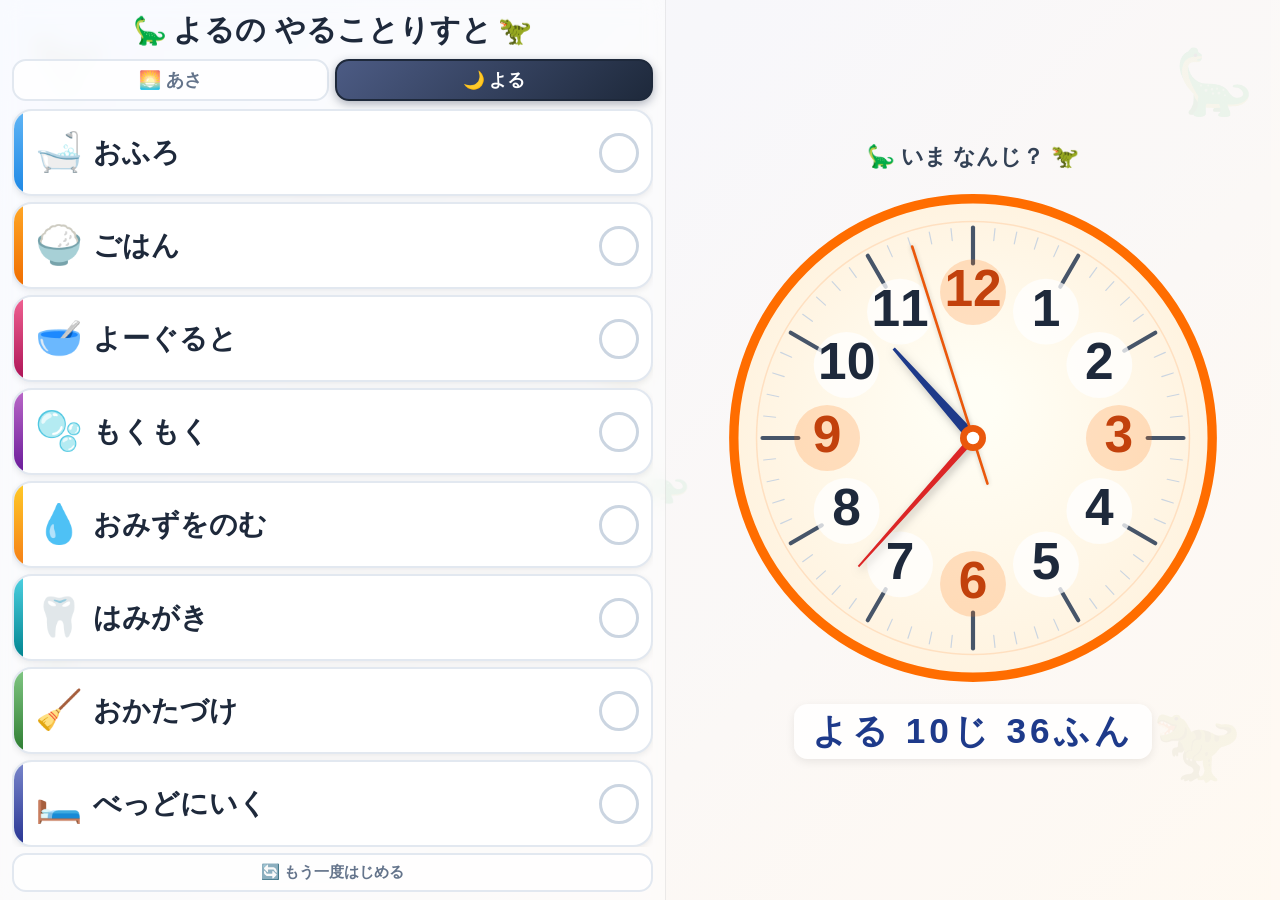
==== family/index.html @ e5933309 "公開版と家庭版を分離し、プレミアム機能を追加 - 現行アプリを family/ へ無変更で退避（家庭版・凍結） - 公開版: 一般的なデフォルトタスクに差し替え、タスクをデータ駆動化 - プレミアム（" ====
<!DOCTYPE html>
<html lang="ja">
<head>
  <meta charset="UTF-8">
  <meta name="viewport" content="width=device-width, initial-scale=1.0, user-scalable=no">
  <meta name="apple-mobile-web-app-capable" content="yes">
  <meta name="apple-mobile-web-app-status-bar-style" content="black-translucent">
  <title>🦖 やることりすと 🦕</title>
  <style>
    * { margin:0; padding:0; box-sizing:border-box; -webkit-tap-highlight-color:transparent; }

    html, body {
      height: 100%; width: 100%; overflow: hidden;
      font-family: 'Hiragino Maru Gothic Pro', 'Noto Sans JP', 'Yu Gothic', sans-serif;
      background: linear-gradient(135deg, #F0F4FF 0%, #FFF7ED 100%);
      user-select: none; -webkit-user-select: none;
    }

    /* 背景の恐竜 */
    #dinoBg { position:fixed; inset:0; pointer-events:none; z-index:0; overflow:hidden; }
    .dino { position:absolute; opacity:.08; animation:dinoFloat ease-in-out infinite; }
    @keyframes dinoFloat {
      0%,100% { transform:translateY(0) rotate(-8deg); }
      50%     { transform:translateY(-18px) rotate(8deg); }
    }

    /* ── レイアウト ── */
    .wrap { position:relative; z-index:1; display:flex; height:100vh; width:100vw; }

    /* 縦向き：上にタスク、下に時計 */
    @media (orientation:portrait) {
      .wrap  { flex-direction:column; }
      .left  { width:100% !important; height:60% !important; border-right:none !important; border-bottom:1px solid rgba(0,0,0,.07); }
      .right { width:100% !important; height:40% !important; }
    }

    /* ───── 左：タスク ───── */
    .left {
      width:52%; height:100%;
      padding:10px 12px 8px;
      display:flex; flex-direction:column;
      background:rgba(255,255,255,.55);
      backdrop-filter:blur(10px);
      border-right:1px solid rgba(0,0,0,.07);
    }

    .board-header {
      display:flex; align-items:center; justify-content:center;
      gap:6px; margin-bottom:8px; flex-shrink:0;
    }
    .board-title {
      font-size:clamp(1.1rem,2.5vw,1.9rem);
      font-weight:900; color:#1E293B;
    }

    /* あさ／よる 切り替えボタン */
    .mode-toggle { display:flex; gap:6px; margin-bottom:8px; flex-shrink:0; }
    .mode-btn {
      flex:1; padding:7px 8px; border-radius:14px;
      border:2px solid #E2E8F0; background:rgba(255,255,255,.75);
      color:#64748B; font-weight:800; font-family:inherit;
      font-size:clamp(.85rem,1.7vw,1.1rem);
      cursor:pointer; touch-action:manipulation;
      transition:all .3s;
    }
    .mode-btn.active.mode-morning {
      background:linear-gradient(135deg,#FFD54F,#FF8F00);
      border-color:#FF8F00; color:#7C2D12;
      box-shadow:0 3px 10px rgba(255,143,0,.35);
    }
    .mode-btn.active.mode-evening {
      background:linear-gradient(135deg,#4C5B84,#1E293B);
      border-color:#1E293B; color:white;
      box-shadow:0 3px 10px rgba(30,41,59,.35);
    }

    .tasks { flex:1; display:flex; flex-direction:column; gap:6px; overflow-y:auto; min-height:0; }

    /* ── タスクボタン（タップ前：白） ── */
    .task {
      flex:1; min-height:48px;
      display:flex; align-items:center;
      padding:0 12px 0 0;
      border-radius:20px;
      border:2px solid #E2E8F0;
      background:white;
      cursor:pointer; touch-action:manipulation;
      box-shadow:0 2px 6px rgba(0,0,0,.07);
      overflow:hidden; position:relative;
      transition:border-color .35s, box-shadow .35s, background .4s;
    }

    /* 左の色ストライプ */
    .stripe {
      width:9px; height:100%; flex-shrink:0;
      align-self:stretch; margin-right:12px;
      transition:background .4s;
    }
    .c-bath   .stripe { background:linear-gradient(180deg,#60B5F5,#1E88E5); }
    .c-meal   .stripe { background:linear-gradient(180deg,#FFA726,#EF6C00); }
    .c-water  .stripe { background:linear-gradient(180deg,#FFCA28,#F57F17); }
    .c-yogurt .stripe { background:linear-gradient(180deg,#F06292,#AD1457); }
    .c-moku   .stripe { background:linear-gradient(180deg,#BA68C8,#6A1B9A); }
    .c-teeth  .stripe { background:linear-gradient(180deg,#4DD0E1,#00838F); }
    .c-clean  .stripe { background:linear-gradient(180deg,#81C784,#2E7D32); }
    .c-bed    .stripe { background:linear-gradient(180deg,#7986CB,#283593); }

    /* あさVer 用ストライプ色 */
    .m-wake      .stripe { background:linear-gradient(180deg,#FFD54F,#FF8F00); }
    .m-gargle    .stripe { background:linear-gradient(180deg,#4FC3F7,#0288D1); }
    .m-meal      .stripe { background:linear-gradient(180deg,#FFA726,#EF6C00); }
    .m-clothes   .stripe { background:linear-gradient(180deg,#F06292,#AD1457); }
    .m-teeth     .stripe { background:linear-gradient(180deg,#4DD0E1,#00838F); }
    .m-bag       .stripe { background:linear-gradient(180deg,#BA68C8,#6A1B9A); }
    .m-sunscreen .stripe { background:linear-gradient(180deg,#81C784,#2E7D32); }
    .m-socks     .stripe { background:linear-gradient(180deg,#7986CB,#283593); }
    .m-go        .stripe { background:linear-gradient(180deg,#EF5350,#C62828); }

    .t-icon { font-size:clamp(1.6rem,3vw,2.5rem); margin-right:10px; flex-shrink:0; line-height:1; }

    .t-name {
      flex:1; text-align:left;
      font-size:clamp(1.1rem,2.2vw,1.75rem);
      font-weight:800; color:#1E293B;
      transition:color .35s;
    }

    /* 右の丸チェック */
    .t-circle {
      width:clamp(28px,3.5vw,40px); height:clamp(28px,3.5vw,40px);
      border-radius:50%; flex-shrink:0;
      border:3px solid #CBD5E1;
      display:flex; align-items:center; justify-content:center;
      background:transparent;
      transition:all .4s cubic-bezier(.175,.885,.32,1.275);
    }
    .t-check {
      font-size:clamp(1rem,2vw,1.5rem); line-height:1;
      color:white; font-weight:900;
      opacity:0; transform:scale(0) rotate(-90deg);
      transition:all .45s cubic-bezier(.175,.885,.32,1.275);
    }

    /* ── タスクボタン（タップ後：緑） ── */
    .task.done {
      background:linear-gradient(135deg,#22C55E,#15803D);
      border-color:#16A34A;
      box-shadow:0 5px 20px rgba(34,197,94,.38);
    }
    .task.done .stripe  { background:rgba(255,255,255,.22); }
    .task.done .t-name  { color:white; }
    .task.done .t-circle {
      background:rgba(255,255,255,.28);
      border-color:rgba(255,255,255,.55);
      transform:scale(1.12);
    }
    .task.done .t-check { opacity:1; transform:scale(1) rotate(0deg); }

    /* 完了アニメーション */
    @keyframes pop {
      0%   { transform:scale(1); }
      28%  { transform:scale(1.09) rotate(.6deg); }
      55%  { transform:scale(.96) rotate(-.4deg); }
      78%  { transform:scale(1.03); }
      100% { transform:scale(1); }
    }
    .task.popping { animation:pop .55s cubic-bezier(.175,.885,.32,1.275) both; }

    /* フッター */
    .footer { margin-top:6px; display:flex; flex-direction:column; gap:5px; flex-shrink:0; }

    .celeb {
      display:none; text-align:center; padding:8px 12px;
      background:linear-gradient(135deg,#FEF9C3,#FDE047);
      border:2.5px solid #EAB308; border-radius:16px;
      font-size:clamp(.85rem,1.7vw,1.25rem); font-weight:900; color:#92400E;
      animation:pulse .8s ease infinite alternate;
    }
    @keyframes pulse {
      from { transform:scale(1); }
      to   { transform:scale(1.02); box-shadow:0 0 16px rgba(234,179,8,.5); }
    }

    .reset-btn {
      padding:7px; border-radius:14px;
      border:2px solid #E2E8F0; background:rgba(255,255,255,.7);
      color:#64748B; font-size:clamp(.75rem,1.4vw,.95rem);
      font-weight:700; cursor:pointer; font-family:inherit;
      touch-action:manipulation;
    }
    .reset-btn:active { opacity:.7; }

    /* ───── 右：時計 ───── */
    .right {
      width:48%; height:100%;
      display:flex; flex-direction:column;
      align-items:center; justify-content:center;
      gap:6px; padding:10px;
      background:rgba(255,255,255,.25);
    }

    .clock-label {
      font-size:clamp(.85rem,1.9vw,1.4rem);
      font-weight:900; color:#334155; text-align:center; flex-shrink:0;
    }

    #clockCanvas { flex-shrink:0; display:block; }

    .digital {
      font-size:clamp(1rem,2.8vw,2.2rem);
      font-weight:900; color:#1E3A8A; letter-spacing:4px;
      background:rgba(255,255,255,.8); padding:4px 18px;
      border-radius:14px; box-shadow:0 3px 10px rgba(0,0,0,.08);
      flex-shrink:0;
    }

    /* コンフェッティ */
    @keyframes cfFall {
      0%   { opacity:1; transform:translateY(-60px) rotate(0deg); }
      80%  { opacity:1; }
      100% { opacity:0; transform:translateY(110vh) rotate(900deg); }
    }
    .cf { position:fixed; pointer-events:none; animation:cfFall linear forwards; z-index:9999; }

    /* ── ティラノサウルス演出 ── */
    #trexOverlay {
      position:fixed;inset:0;z-index:99999;
      background:rgba(0,0,0,0.88);
      display:flex;align-items:flex-end;justify-content:center;
      cursor:pointer;overflow:hidden;
    }
    #trexOverlay.shake { animation:trexShake 0.1s ease infinite; }
    @keyframes trexShake {
      0%,100%{transform:translate(0,0) rotate(0)}
      25%{transform:translate(-5px,3px) rotate(-0.3deg)}
      75%{transform:translate(5px,-3px) rotate(0.3deg)}
    }
    #trexBgGlow {
      position:absolute;inset:0;pointer-events:none;
      background:radial-gradient(ellipse at 60% 85%,rgba(255,70,0,0.3) 0%,transparent 65%);
      animation:glowPulse 0.45s ease infinite alternate;
    }
    @keyframes glowPulse { from{opacity:0.4} to{opacity:1} }
    #trexSvgWrap {
      position:relative;flex-shrink:0;
      width:min(94vw,540px);
      filter:drop-shadow(0 0 30px rgba(255,90,0,0.55));
      animation:trexRise 0.65s cubic-bezier(0.22,1,0.36,1) forwards;
    }
    @keyframes trexRise {
      from{transform:translateY(108%)} to{transform:translateY(0)}
    }
    #trexJaw {
      transform-box:fill-box;
      transform-origin:5% 30%;
      animation:jawDrop 0.45s 0.55s ease forwards, jawRoar 0.22s 1s ease infinite alternate;
    }
    @keyframes jawDrop { from{transform:rotate(0)} to{transform:rotate(20deg)} }
    @keyframes jawRoar { from{transform:rotate(18deg)} to{transform:rotate(25deg)} }
    #roarLabel {
      position:absolute;top:10%;left:50%;
      white-space:nowrap;
      font-size:clamp(2.5rem,9vw,6rem);font-weight:900;
      font-family:Impact,'Arial Black',sans-serif;letter-spacing:5px;
      color:#ff3300;
      opacity:0;
      animation:roarBoom 0.3s 0.75s cubic-bezier(0.175,0.885,0.32,1.275) forwards,
                roarFlicker 0.18s 1.05s ease infinite alternate;
      transform:translateX(-50%);
    }
    @keyframes roarBoom {
      0%{opacity:0;transform:translateX(-50%) scale(0.15)}
      100%{opacity:1;transform:translateX(-50%) scale(1)}
    }
    @keyframes roarFlicker {
      from{text-shadow:0 0 20px rgba(255,80,0,0.9),0 0 50px rgba(255,50,0,0.6)}
      to{text-shadow:0 0 45px rgba(255,110,0,1),0 0 90px rgba(255,40,0,0.9),0 0 130px rgba(255,0,0,0.4)}
    }
    .trexDust {
      position:absolute;bottom:2%;
      border-radius:50%;
      background:radial-gradient(circle,rgba(200,150,60,0.6),rgba(160,110,40,0.2));
      pointer-events:none;
      animation:dustPuff 1.4s ease-out forwards;
    }
    @keyframes dustPuff {
      0%{opacity:1;transform:scale(0.1) translateY(0)}
      100%{opacity:0;transform:scale(5) translateY(-30px)}
    }
    #trexTapHint {
      position:absolute;bottom:3%;left:50%;transform:translateX(-50%);
      color:rgba(255,255,255,0.45);font-size:clamp(0.75rem,2vw,1rem);
      white-space:nowrap;opacity:0;animation:hintIn 0.5s 2.2s ease forwards;
    }
    @keyframes hintIn { to{opacity:1} }

    /* ── エラスモサウルス演出（あさVer） ── */
    #elasmoOverlay {
      position:fixed;inset:0;z-index:99999;
      background:rgba(0,20,45,0.88);
      display:flex;align-items:flex-end;justify-content:center;
      cursor:pointer;overflow:hidden;
    }
    #elasmoOverlay.shake { animation:trexShake 0.1s ease infinite; }
    #elasmoBgGlow {
      position:absolute;inset:0;pointer-events:none;
      background:radial-gradient(ellipse at 60% 60%,rgba(0,180,255,0.3) 0%,transparent 65%);
      animation:glowPulse 0.45s ease infinite alternate;
    }
    #elasmoSvgWrap {
      position:relative;flex-shrink:0;
      width:min(94vw,540px);
      filter:drop-shadow(0 0 30px rgba(0,180,255,0.55));
      animation:trexRise 0.65s cubic-bezier(0.22,1,0.36,1) forwards;
    }
    #elasmoNeck {
      transform-box:fill-box;
      transform-origin:60% 96%;
      animation:neckSway 1.2s 0.6s ease-in-out infinite alternate;
    }
    @keyframes neckSway { from{transform:rotate(-2deg)} to{transform:rotate(3deg)} }
    #elasmoRoarLabel {
      position:absolute;top:6%;left:50%;
      white-space:nowrap;
      font-size:clamp(2.2rem,8vw,5.5rem);font-weight:900;
      font-family:Impact,'Arial Black',sans-serif;letter-spacing:4px;
      color:#00CFFF;
      opacity:0;
      animation:roarBoom 0.3s 0.75s cubic-bezier(0.175,0.885,0.32,1.275) forwards,
                elasmoFlicker 0.18s 1.05s ease infinite alternate;
      transform:translateX(-50%);
    }
    @keyframes elasmoFlicker {
      from{text-shadow:0 0 20px rgba(0,190,255,0.9),0 0 50px rgba(0,140,255,0.6)}
      to{text-shadow:0 0 45px rgba(0,220,255,1),0 0 90px rgba(0,150,255,0.9),0 0 130px rgba(0,100,255,0.4)}
    }
    .elasmoSplash {
      position:absolute;bottom:2%;
      border-radius:50%;
      background:radial-gradient(circle,rgba(190,235,255,0.8),rgba(80,170,220,0.15));
      pointer-events:none;
      animation:dustPuff 1.2s ease-out forwards;
    }
    #elasmoTapHint {
      position:absolute;bottom:3%;left:50%;transform:translateX(-50%);
      color:rgba(255,255,255,0.45);font-size:clamp(0.75rem,2vw,1rem);
      white-space:nowrap;opacity:0;animation:hintIn 0.5s 1.8s ease forwards;
    }
  </style>
</head>
<body>

<div id="dinoBg"></div>
<div id="cfContainer" style="position:fixed;inset:0;z-index:9999;pointer-events:none;overflow:hidden;"></div>

<div class="wrap">

  <!-- ===== 左：タスク ===== -->
  <div class="left">
    <div class="board-header">
      <span style="font-size:1.7rem" id="boardIconL">🦕</span>
      <h1 class="board-title" id="boardTitle">よるの やることりすと</h1>
      <span style="font-size:1.7rem" id="boardIconR">🦖</span>
    </div>

    <div class="mode-toggle">
      <button class="mode-btn mode-morning" id="modeMorningBtn" onclick="switchMode('morning')">🌅 あさ</button>
      <button class="mode-btn mode-evening" id="modeEveningBtn" onclick="switchMode('evening')">🌙 よる</button>
    </div>

    <div class="tasks" id="tasksMorning" style="display:none">
      <button class="task m-wake"      onclick="tap(this)">
        <div class="stripe"></div><span class="t-icon">🌅</span>
        <span class="t-name">おきる</span>
        <div class="t-circle"><span class="t-check">✓</span></div>
      </button>
      <button class="task m-gargle"    onclick="tap(this)">
        <div class="stripe"></div><span class="t-icon">🚰</span>
        <span class="t-name">うがい</span>
        <div class="t-circle"><span class="t-check">✓</span></div>
      </button>
      <button class="task m-meal"      onclick="tap(this)">
        <div class="stripe"></div><span class="t-icon">🍳</span>
        <span class="t-name">あさごはん</span>
        <div class="t-circle"><span class="t-check">✓</span></div>
      </button>
      <button class="task m-clothes"   onclick="tap(this)">
        <div class="stripe"></div><span class="t-icon">👕</span>
        <span class="t-name">おきがえ</span>
        <div class="t-circle"><span class="t-check">✓</span></div>
      </button>
      <button class="task m-teeth"     onclick="tap(this)">
        <div class="stripe"></div><span class="t-icon">🦷</span>
        <span class="t-name">はみがき</span>
        <div class="t-circle"><span class="t-check">✓</span></div>
      </button>
      <button class="task m-bag"       onclick="tap(this)">
        <div class="stripe"></div><span class="t-icon">🎒</span>
        <span class="t-name">ほいくえんのようい</span>
        <div class="t-circle"><span class="t-check">✓</span></div>
      </button>
      <button class="task m-sunscreen" onclick="tap(this)">
        <div class="stripe"></div><span class="t-icon">🧴</span>
        <span class="t-name">ひやけどめをぬる</span>
        <div class="t-circle"><span class="t-check">✓</span></div>
      </button>
      <button class="task m-socks"     onclick="tap(this)">
        <div class="stripe"></div><span class="t-icon">🧦</span>
        <span class="t-name">くつしたをはく</span>
        <div class="t-circle"><span class="t-check">✓</span></div>
      </button>
      <button class="task m-go"        onclick="tap(this)">
        <div class="stripe"></div><span class="t-icon">🚗</span>
        <span class="t-name">しゅっぱつ！</span>
        <div class="t-circle"><span class="t-check">✓</span></div>
      </button>
    </div>

    <div class="tasks" id="tasksEvening">
      <button class="task c-bath"   onclick="tap(this)">
        <div class="stripe"></div><span class="t-icon">🛁</span>
        <span class="t-name">おふろ</span>
        <div class="t-circle"><span class="t-check">✓</span></div>
      </button>
      <button class="task c-meal"   onclick="tap(this)">
        <div class="stripe"></div><span class="t-icon">🍚</span>
        <span class="t-name">ごはん</span>
        <div class="t-circle"><span class="t-check">✓</span></div>
      </button>
      <button class="task c-yogurt" onclick="tap(this)">
        <div class="stripe"></div><span class="t-icon">🥣</span>
        <span class="t-name">よーぐると</span>
        <div class="t-circle"><span class="t-check">✓</span></div>
      </button>
      <button class="task c-moku"   onclick="tap(this)">
        <div class="stripe"></div><span class="t-icon">🫧</span>
        <span class="t-name">もくもく</span>
        <div class="t-circle"><span class="t-check">✓</span></div>
      </button>
      <button class="task c-water"  onclick="tap(this)">
        <div class="stripe"></div><span class="t-icon">💧</span>
        <span class="t-name">おみずをのむ</span>
        <div class="t-circle"><span class="t-check">✓</span></div>
      </button>
      <button class="task c-teeth"  onclick="tap(this)">
        <div class="stripe"></div><span class="t-icon">🦷</span>
        <span class="t-name">はみがき</span>
        <div class="t-circle"><span class="t-check">✓</span></div>
      </button>
      <button class="task c-clean"  onclick="tap(this)">
        <div class="stripe"></div><span class="t-icon">🧹</span>
        <span class="t-name">おかたづけ</span>
        <div class="t-circle"><span class="t-check">✓</span></div>
      </button>
      <button class="task c-bed"    onclick="tap(this)">
        <div class="stripe"></div><span class="t-icon">🛏️</span>
        <span class="t-name">べっどにいく</span>
        <div class="t-circle"><span class="t-check">✓</span></div>
      </button>
    </div>

    <div class="footer">
      <div class="celeb" id="celeb">🎉 ぜんぶできたよ！えらい！🦖💫🦕 🎉</div>
      <button class="reset-btn" onclick="resetAll()">🔄 もう一度はじめる</button>
    </div>
  </div>

  <!-- ===== 右：時計 ===== -->
  <div class="right" id="clockPanel" onclick="speakTime()" style="cursor:pointer;">
    <div class="clock-label">🦕 いま なんじ？ 🦖</div>
    <canvas id="clockCanvas"></canvas>
    <div class="digital" id="digital">--:--</div>
  </div>
</div>

<script>
/* ── 背景の恐竜 ── */
(function () {
  const bg = document.getElementById('dinoBg');
  const items = [
    {e:'🦖',t:'3%', l:'2%',  s:'4rem',  d:'4.2s',dl:'0s'  },
    {e:'🦕',t:'72%',l:'3%',  s:'4.5rem',d:'5.1s',dl:'1.3s'},
    {e:'🦖',t:'38%',l:'46%', s:'3.5rem',d:'3.8s',dl:'0.7s'},
    {e:'🦕',t:'5%', r:'2%',  s:'4rem',  d:'4.7s',dl:'2s'  },
    {e:'🦖',t:'78%',r:'3%',  s:'4.5rem',d:'3.5s',dl:'0.4s'},
    {e:'🦕',t:'50%',r:'46%', s:'3rem',  d:'5.4s',dl:'1.7s'},
    {e:'🦖',t:'22%',l:'23%', s:'3rem',  d:'4s',  dl:'2.5s'},
    {e:'🦕',t:'58%',r:'22%', s:'3.5rem',d:'4.9s',dl:'0.9s'},
  ];
  items.forEach(p => {
    const el = document.createElement('div');
    el.className = 'dino';
    el.textContent = p.e;
    el.style.fontSize = p.s;
    el.style.animationDuration = p.d;
    el.style.animationDelay   = p.dl;
    el.style.top = p.t;
    if (p.l) el.style.left  = p.l;
    if (p.r) el.style.right = p.r;
    bg.appendChild(el);
  });
})();

/* ── アナログ時計 ── */
const canvas = document.getElementById('clockCanvas');
const ctx    = canvas.getContext('2d');

function resizeClock() {
  const panel = document.getElementById('clockPanel');
  const w = panel.clientWidth;
  const h = panel.clientHeight;
  if (w < 50 || h < 50) return;
  const label   = panel.querySelector('.clock-label');
  const digital = document.getElementById('digital');
  const usedH = (label ? label.offsetHeight : 30) + (digital ? digital.offsetHeight : 50) + 40;
  const size = Math.max(80, Math.min(w - 20, h - usedH, 520));
  if (canvas.width === size) return;
  canvas.width  = size;
  canvas.height = size;
}

function drawHand(angle, len, width, color) {
  const cos = Math.cos(angle), sin = Math.sin(angle);
  const pc  = Math.cos(angle + Math.PI / 2), ps = Math.sin(angle + Math.PI / 2);
  const hw  = width / 2;
  ctx.save();
  ctx.shadowColor = 'rgba(0,0,0,.28)'; ctx.shadowBlur = 8;
  ctx.shadowOffsetX = 2; ctx.shadowOffsetY = 3;
  ctx.beginPath();
  ctx.moveTo(pc * hw, ps * hw);
  ctx.lineTo(cos * len + pc * (width * .14), sin * len + ps * (width * .14));
  ctx.lineTo(cos * len, sin * len);
  ctx.lineTo(cos * len - pc * (width * .14), sin * len - ps * (width * .14));
  ctx.lineTo(-pc * hw, -ps * hw);
  ctx.lineTo(-cos * width * .1, -sin * width * .1);
  ctx.closePath();
  ctx.fillStyle = color;
  ctx.fill();
  ctx.restore();
}

function drawClock() {
  const size = canvas.width;
  if (size < 10) return;
  const R = size / 2 * .92;

  ctx.clearRect(0, 0, size, size);
  ctx.save();
  ctx.translate(size / 2, size / 2);

  const grad = ctx.createRadialGradient(0, -R * .15, R * .1, 0, 0, R);
  grad.addColorStop(0, '#FFFEF5');
  grad.addColorStop(1, '#FFF3E0');
  ctx.beginPath(); ctx.arc(0, 0, R, 0, 2 * Math.PI);
  ctx.fillStyle = grad; ctx.fill();
  ctx.strokeStyle = '#FF6D00'; ctx.lineWidth = Math.max(5, size * .018); ctx.stroke();
  ctx.beginPath(); ctx.arc(0, 0, R * .905, 0, 2 * Math.PI);
  ctx.strokeStyle = 'rgba(255,109,0,.15)'; ctx.lineWidth = 1.5; ctx.stroke();

  for (let i = 0; i < 60; i++) {
    const a  = (i / 60) * 2 * Math.PI - Math.PI / 2;
    const isH = i % 5 === 0;
    const r1 = R * .88, r2 = isH ? R * .73 : R * .83;
    ctx.beginPath();
    ctx.moveTo(Math.cos(a) * r1, Math.sin(a) * r1);
    ctx.lineTo(Math.cos(a) * r2, Math.sin(a) * r2);
    ctx.strokeStyle = isH ? '#475569' : '#CBD5E1';
    ctx.lineWidth   = isH ? Math.max(3, size * .008) : 1.2;
    ctx.lineCap = 'round'; ctx.stroke();
  }

  const numR  = R * .61;
  const fSize = Math.max(16, size * .099);
  const big   = new Set([12, 3, 6, 9]);
  for (let n = 1; n <= 12; n++) {
    const a = (n / 12) * 2 * Math.PI - Math.PI / 2;
    const x = Math.cos(a) * numR, y = Math.sin(a) * numR;
    ctx.beginPath(); ctx.arc(x, y, fSize * .64, 0, 2 * Math.PI);
    ctx.fillStyle = big.has(n) ? 'rgba(255,109,0,.2)' : 'rgba(255,255,255,.75)';
    ctx.fill();
    ctx.font         = `900 ${fSize}px 'Hiragino Maru Gothic Pro','Noto Sans JP',sans-serif`;
    ctx.fillStyle    = big.has(n) ? '#C2410C' : '#1E293B';
    ctx.textAlign    = 'center';
    ctx.textBaseline = 'middle';
    ctx.fillText(n, x, y);
  }

  const now = new Date();
  const h  = now.getHours() % 12, m = now.getMinutes();
  const s  = now.getSeconds(),    ms = now.getMilliseconds();
  const sS = s + ms / 1000, mS = m + sS / 60, hS = h + mS / 60;

  drawHand((hS / 12) * 2 * Math.PI - Math.PI / 2, R * .50, Math.max(8, size * .021), '#1E3A8A');
  drawHand((mS / 60) * 2 * Math.PI - Math.PI / 2, R * .72, Math.max(6, size * .013), '#DC2626');

  const sA = (sS / 60) * 2 * Math.PI - Math.PI / 2;
  ctx.save();
  ctx.shadowColor = 'rgba(0,0,0,.2)'; ctx.shadowBlur = 5;
  ctx.strokeStyle = '#EA580C'; ctx.lineWidth = Math.max(2, size * .005); ctx.lineCap = 'round';
  ctx.beginPath();
  ctx.moveTo(Math.cos(sA + Math.PI) * R * .2, Math.sin(sA + Math.PI) * R * .2);
  ctx.lineTo(Math.cos(sA) * R * .84, Math.sin(sA) * R * .84);
  ctx.stroke();
  ctx.restore();

  ctx.beginPath(); ctx.arc(0, 0, Math.max(8, size * .025), 0, 2 * Math.PI);
  ctx.fillStyle = '#EA580C'; ctx.fill();
  ctx.beginPath(); ctx.arc(0, 0, Math.max(4, size * .012), 0, 2 * Math.PI);
  ctx.fillStyle = 'white'; ctx.fill();

  ctx.restore();

  const h24d = now.getHours();
  const h12d = h24d % 12 || 12;
  let tod;
  if (h24d >= 4 && h24d <= 10)       tod = 'あさ';
  else if (h24d >= 11 && h24d <= 15) tod = 'おひる';
  else if (h24d >= 16 && h24d <= 17) tod = 'ゆうがた';
  else                                tod = 'よる';
  const digitalText = m === 0
    ? `${tod} ${h12d}じ`
    : `${tod} ${h12d}じ ${m}ふん`;
  document.getElementById('digital').textContent = digitalText;
}

function tick() { drawClock(); requestAnimationFrame(tick); }

/* ── あさ／よる 切り替え ── */
let currentMode = 'evening';

function activeTasksEl() {
  return document.getElementById(currentMode === 'morning' ? 'tasksMorning' : 'tasksEvening');
}

function switchMode(mode) {
  currentMode = mode;
  const isMorning = mode === 'morning';
  document.getElementById('tasksMorning').style.display = isMorning ? 'flex' : 'none';
  document.getElementById('tasksEvening').style.display = isMorning ? 'none' : 'flex';
  document.getElementById('modeMorningBtn').classList.toggle('active', isMorning);
  document.getElementById('modeEveningBtn').classList.toggle('active', !isMorning);
  document.getElementById('boardTitle').textContent = isMorning ? 'あさの やることりすと' : 'よるの やることりすと';
  document.getElementById('boardIconL').textContent = isMorning ? '🌞' : '🦕';
  document.getElementById('boardIconR').textContent = isMorning ? '☀️' : '🦖';
  checkAll();
}

/* ── タスク ── */
function tap(btn) {
  const completing = !btn.classList.contains('done');
  btn.classList.toggle('done');
  if (completing) {
    btn.classList.remove('popping');
    void btn.offsetWidth;
    btn.classList.add('popping');
    btn.addEventListener('animationend', () => btn.classList.remove('popping'), { once: true });
    if (navigator.vibrate) navigator.vibrate([30, 10, 45]);
  }
  checkAll();
}

function checkAll() {
  const container = activeTasksEl();
  const all  = container.querySelectorAll('.task');
  const done = container.querySelectorAll('.task.done');
  const cel  = document.getElementById('celeb');
  if (all.length === done.length) {
    cel.style.display = 'block';
    confetti();
    setTimeout(currentMode === 'morning' ? showElasmosaurus : showTRex, 800);
  } else {
    cel.style.display = 'none';
  }
}

function resetAll() {
  activeTasksEl().querySelectorAll('.task.done').forEach(b => b.classList.remove('done'));
  document.getElementById('celeb').style.display = 'none';
}

/* ── コンフェッティ ── */
function confetti() {
  const cols = ['#22C55E','#3B82F6','#F59E0B','#EC4899','#8B5CF6','#EF4444','#06B6D4','#FBBF24'];
  for (let i = 0; i < 90; i++) {
    setTimeout(() => {
      const el = document.createElement('div');
      el.className = 'cf';
      const w = 8 + Math.random() * 10, h = 8 + Math.random() * 13;
      el.style.cssText = `
        left:${Math.random() * 100}vw;
        width:${w}px; height:${h}px;
        background:${cols[Math.floor(Math.random() * cols.length)]};
        animation-duration:${1.5 + Math.random() * 2}s;
        border-radius:${Math.random() > .5 ? '50%' : '3px'};
      `;
      document.getElementById('cfContainer').appendChild(el);
      setTimeout(() => el.remove(), 3800);
    }, i * 22);
  }
}

/* ── ティラノサウルス演出 ── */
function showTRex() {
  if (document.getElementById('trexOverlay')) return;
  const ov = document.createElement('div');
  ov.id = 'trexOverlay';
  ov.innerHTML = `
    <div id="trexBgGlow"></div>
    <div id="roarLabel">ROOOAAARR!!</div>
    <div id="trexSvgWrap">
      <svg viewBox="0 0 560 460" xmlns="http://www.w3.org/2000/svg" style="width:100%;display:block;">
        <ellipse cx="265" cy="448" rx="155" ry="12" fill="rgba(0,0,0,0.45)"/>
        <path d="M 118,252 Q 68,238 28,256 Q 48,282 88,274 Q 114,265 138,258 Z" fill="#3e6e2b"/>
        <path d="M 126,250 Q 82,240 46,256 Q 64,272 98,266 Q 122,258 140,254 Z" fill="#4d7e35"/>
        <ellipse cx="255" cy="248" rx="132" ry="78" fill="#4d7e35" transform="rotate(-8 255 248)"/>
        <ellipse cx="238" cy="222" rx="78" ry="44" fill="#5e9640" opacity="0.35" transform="rotate(-8 238 222)"/>
        <path d="M 148,268 Q 190,318 248,330 Q 278,334 284,320 Q 258,288 224,263 Q 196,250 166,254 Z" fill="#72b04c" opacity="0.55"/>
        <path d="M 142,218 Q 138,202 149,197 Q 155,208 152,220 Z" fill="#5a9038"/>
        <path d="M 168,206 Q 166,190 177,185 Q 182,198 177,208 Z" fill="#5a9038"/>
        <path d="M 198,196 Q 197,180 209,176 Q 212,190 207,200 Z" fill="#5a9038"/>
        <path d="M 232,191 Q 231,175 243,172 Q 246,185 240,196 Z" fill="#5a9038"/>
        <path d="M 267,190 Q 268,174 280,172 Q 282,185 276,196 Z" fill="#5a9038"/>
        <path d="M 304,193 Q 306,177 318,177 Q 319,190 312,201 Z" fill="#5a9038"/>
        <path d="M 336,200 Q 339,184 351,185 Q 351,198 344,208 Z" fill="#5a9038"/>
        <path d="M 348,190 Q 374,152 396,140 Q 386,176 360,206 Z" fill="#4d7e35"/>
        <path d="M 375,152 Q 418,115 474,124 Q 508,134 502,160 Q 475,172 436,166 Q 406,160 375,152 Z" fill="#4d7e35"/>
        <path d="M 385,146 Q 425,112 470,122 Q 498,132 492,152 Q 468,162 432,156 Q 406,150 385,146 Z" fill="#5e9640" opacity="0.35"/>
        <g id="trexJaw">
          <path d="M 390,168 Q 438,173 500,164 Q 513,182 498,198 Q 454,210 406,198 Q 390,190 390,168 Z" fill="#3e6e2b"/>
          <path d="M 416,188 Q 452,200 484,191 Q 468,214 451,218 Q 433,213 416,188 Z" fill="#cc4466" opacity="0.92"/>
          <path d="M 438,192 Q 455,197 470,192" stroke="rgba(255,180,180,0.4)" stroke-width="2" fill="none"/>
          <path d="M 406,172 L 411,156 L 417,172 Z" fill="#efe8cc"/>
          <path d="M 424,174 L 429,157 L 436,174 Z" fill="#efe8cc"/>
          <path d="M 445,174 L 450,158 L 457,174 Z" fill="#efe8cc"/>
          <path d="M 464,173 L 468,158 L 474,173 Z" fill="#efe8cc"/>
          <path d="M 480,170 L 484,156 L 489,170 Z" fill="#efe8cc"/>
        </g>
        <path d="M 402,167 L 408,183 L 415,167 Z" fill="#f0ead0"/>
        <path d="M 420,168 L 426,185 L 433,168 Z" fill="#f0ead0"/>
        <path d="M 441,167 L 446,183 L 452,167 Z" fill="#f0ead0"/>
        <path d="M 460,166 L 465,181 L 470,166 Z" fill="#f0ead0"/>
        <path d="M 478,165 L 482,179 L 487,165 Z" fill="#f0ead0"/>
        <path d="M 398,168 Q 445,172 504,163" stroke="rgba(180,50,50,0.4)" stroke-width="3" fill="none"/>
        <circle cx="462" cy="137" r="13" fill="#0f0f00"/>
        <circle cx="466" cy="134" r="6" fill="white"/>
        <circle cx="468" cy="133" r="3.5" fill="#cccc00"/>
        <circle cx="470" cy="132" r="2" fill="#0f0f00"/>
        <circle cx="472" cy="130" r="1.8" fill="white" opacity="0.8"/>
        <path d="M 448,127 Q 462,122 476,126" stroke="#2a4d1a" stroke-width="3" fill="none" stroke-linecap="round"/>
        <ellipse cx="494" cy="150" rx="4.5" ry="3" fill="#2d541e" transform="rotate(-18 494 150)"/>
        <path d="M 175,300 Q 163,350 150,383 Q 143,400 149,410 Q 161,418 175,410 Q 184,402 188,388 Q 202,358 208,328 Q 212,312 206,300 Z" fill="#3e6e2b"/>
        <path d="M 176,299 Q 170,338 163,362 Q 176,352 196,326 Q 203,311 198,299 Z" fill="#4d7e35" opacity="0.5"/>
        <path d="M 143,406 Q 128,414 124,428 Q 135,432 145,424" fill="#3e6e2b"/>
        <path d="M 158,411 Q 148,422 150,434 Q 160,436 164,426" fill="#3e6e2b"/>
        <path d="M 171,411 Q 165,422 168,434 Q 177,433 178,422" fill="#3e6e2b"/>
        <path d="M 120,428 L 111,437" stroke="#2a4d1a" stroke-width="3" stroke-linecap="round"/>
        <path d="M 141,432 L 134,441" stroke="#2a4d1a" stroke-width="3" stroke-linecap="round"/>
        <path d="M 161,434 L 156,443" stroke="#2a4d1a" stroke-width="3" stroke-linecap="round"/>
        <path d="M 178,422 L 178,434" stroke="#2a4d1a" stroke-width="3" stroke-linecap="round"/>
        <path d="M 218,308 Q 232,350 244,380 Q 248,397 244,410 Q 254,420 267,413 Q 274,403 270,390 Q 260,366 251,340 Q 243,318 238,308 Z" fill="#3a6828"/>
        <path d="M 232,403 Q 222,413 225,426 Q 234,430 240,421" fill="#3a6828"/>
        <path d="M 248,408 Q 242,419 246,431 Q 255,431 256,421" fill="#3a6828"/>
        <path d="M 260,408 Q 257,419 262,430 Q 269,427 269,417" fill="#3a6828"/>
        <path d="M 336,218 Q 320,232 312,242 Q 318,249 327,244 Q 338,234 345,222 Z" fill="#3e6e2b"/>
        <path d="M 311,243 L 304,251" stroke="#2a4d1a" stroke-width="2.5" stroke-linecap="round"/>
        <path d="M 319,247 L 314,256" stroke="#2a4d1a" stroke-width="2.5" stroke-linecap="round"/>
        <path d="M 328,247 L 325,256" stroke="#2a4d1a" stroke-width="2.5" stroke-linecap="round"/>
        <path d="M 198,234 Q 218,247 238,243" stroke="#3a6828" stroke-width="1.5" fill="none" opacity="0.5"/>
        <path d="M 213,254 Q 232,264 253,261" stroke="#3a6828" stroke-width="1.5" fill="none" opacity="0.5"/>
        <path d="M 288,242 Q 308,248 322,244" stroke="#3a6828" stroke-width="1.5" fill="none" opacity="0.45"/>
        <circle cx="228" cy="228" r="3" fill="#3a6828" opacity="0.4"/>
        <circle cx="268" cy="229" r="3" fill="#3a6828" opacity="0.4"/>
        <circle cx="244" cy="244" r="2.5" fill="#3a6828" opacity="0.35"/>
        <path d="M 195,446 L 175,456 M 195,446 L 206,458 M 195,446 L 190,460" stroke="#666" stroke-width="1.5" opacity="0.4" fill="none"/>
        <path d="M 285,446 L 270,455 M 285,446 L 296,458" stroke="#666" stroke-width="1.5" opacity="0.4" fill="none"/>
      </svg>
    </div>
    <div id="trexTapHint">タップで閉じる</div>
  `;
  document.body.appendChild(ov);

  ov.classList.add('shake');
  setTimeout(() => ov.classList.remove('shake'), 1800);

  setTimeout(() => {
    [[30, 55], [50, 65], [18, 48], [68, 52]].forEach(([lp, sz], i) => {
      const dust = document.createElement('div');
      dust.className = 'trexDust';
      dust.style.cssText = `left:${lp}%;width:${sz}px;height:${sz}px;animation-delay:${i*0.13}s`;
      ov.appendChild(dust);
    });
  }, 500);

  function playRoar() {
    try {
      const ac = new (window.AudioContext || window.webkitAudioContext)();
      const dur = 2.8, sr = ac.sampleRate;
      const buf = ac.createBuffer(1, sr * dur, sr);
      const d = buf.getChannelData(0);
      for (let i = 0; i < d.length; i++) {
        const t = i / sr;
        const env = Math.min(1, t * 6) * Math.pow(Math.max(0, 1 - t / dur), 0.4);
        const f = 55 + t * 25;
        const vib = Math.sin(2 * Math.PI * 7 * t) * 0.018;
        d[i] = (
          Math.sin(2 * Math.PI * f * (1 + vib) * t) * 0.38 +
          Math.sin(2 * Math.PI * f * 1.48 * t) * 0.22 +
          Math.sin(2 * Math.PI * f * 2.02 * t) * 0.14 +
          Math.sin(2 * Math.PI * 190 * t) * 0.08 +
          (Math.random() - 0.5) * 0.14
        ) * env * 0.75;
      }
      const src = ac.createBufferSource();
      src.buffer = buf;
      const lp = ac.createBiquadFilter();
      lp.type = 'lowpass'; lp.frequency.value = 380;
      const g = ac.createGain(); g.gain.value = 1.4;
      src.connect(lp); lp.connect(g); g.connect(ac.destination);
      src.start();
    } catch(e) {}
  }
  playRoar();

  setTimeout(() => {
    ov.style.transition = 'opacity 0.8s';
    ov.style.opacity = '0';
    setTimeout(() => ov.remove(), 800);
  }, 4500);

  ov.addEventListener('click', () => {
    ov.style.transition = 'opacity 0.3s';
    ov.style.opacity = '0';
    setTimeout(() => ov.remove(), 300);
  });
}

/* ── エラスモサウルス演出（あさVer） ── */
function showElasmosaurus() {
  if (document.getElementById('elasmoOverlay')) return;
  const ov = document.createElement('div');
  ov.id = 'elasmoOverlay';
  ov.innerHTML = `
    <div id="elasmoBgGlow"></div>
    <div id="elasmoRoarLabel">ザバァァン!!</div>
    <div id="elasmoSvgWrap">
      <svg viewBox="0 0 560 460" xmlns="http://www.w3.org/2000/svg" style="width:100%;display:block;">
        <!-- 水面 -->
        <path d="M 55,400 Q 70,378 110,382 Q 150,360 200,372 Q 240,352 300,362 Q 370,350 420,368 Q 470,360 500,382 Q 525,390 520,412 Q 480,440 300,444 Q 110,440 60,415 Z" fill="#A5D8EC"/>
        <ellipse cx="300" cy="415" rx="215" ry="30" fill="#C8EAF6" opacity="0.7"/>

        <!-- しっぽ -->
        <path d="M 425,320 Q 495,308 542,285 Q 515,340 448,362 Q 430,350 425,320 Z" fill="#6E8DB1"/>

        <!-- 奥のヒレ -->
        <path d="M 240,380 Q 200,420 165,432 Q 195,438 230,420 Q 252,404 258,388 Z" fill="#54719A"/>

        <!-- 胴体 -->
        <ellipse cx="320" cy="345" rx="128" ry="78" fill="#7F9DBE"/>
        <ellipse cx="300" cy="315" rx="90" ry="42" fill="#93AFCB" opacity="0.5"/>

        <!-- おなか -->
        <ellipse cx="330" cy="390" rx="102" ry="46" fill="#F4E7C8"/>

        <!-- 手前のヒレ -->
        <path d="M 265,400 Q 235,440 190,452 Q 225,458 265,440 Q 288,424 292,406 Q 278,398 265,400 Z" fill="#5E7DA4"/>
        <path d="M 370,402 Q 372,442 348,458 Q 388,452 404,428 Q 410,412 402,400 Q 385,396 370,402 Z" fill="#5E7DA4"/>

        <!-- 首と頭（ゆったり揺れる） -->
        <g id="elasmoNeck">
          <path d="M 300,320 C 280,250 250,190 252,120 L 218,118 C 214,190 240,255 262,325 Z" fill="#7F9DBE"/>
          <ellipse cx="240" cy="105" rx="42" ry="28" fill="#7F9DBE" transform="rotate(-6 240 105)"/>
          <path d="M 244,122 Q 266,130 284,120 Q 276,136 254,138 Q 240,134 238,124 Z" fill="#F4E7C8"/>
          <path d="M 250,118 Q 268,124 283,114" stroke="#4A6076" stroke-width="2.5" fill="none" stroke-linecap="round"/>
          <circle cx="252" cy="98" r="6.5" fill="#26343F"/>
          <circle cx="254" cy="96" r="2.2" fill="white"/>
          <circle cx="274" cy="97" r="1.8" fill="#4A6076"/>
        </g>

        <!-- 水しぶき -->
        <path d="M 205,372 Q 190,352 196,332 Q 178,348 186,372 Z" fill="#E9F8FE" opacity="0.9"/>
        <path d="M 448,362 Q 462,340 456,320 Q 474,338 466,362 Z" fill="#E9F8FE" opacity="0.9"/>
        <circle cx="160" cy="330" r="6" fill="#DFF4FB"/>
        <circle cx="176" cy="302" r="4" fill="#DFF4FB"/>
        <circle cx="472" cy="308" r="5" fill="#DFF4FB"/>
        <circle cx="452" cy="284" r="3" fill="#DFF4FB"/>
        <path d="M 120,408 Q 160,398 200,408" stroke="#E9F8FE" stroke-width="4" fill="none" stroke-linecap="round" opacity="0.8"/>
        <path d="M 380,414 Q 420,404 460,412" stroke="#E9F8FE" stroke-width="4" fill="none" stroke-linecap="round" opacity="0.8"/>
      </svg>
    </div>
    <div id="elasmoTapHint">タップで閉じる</div>
  `;
  document.body.appendChild(ov);

  ov.classList.add('shake');
  setTimeout(() => ov.classList.remove('shake'), 1800);

  setTimeout(() => {
    [[22, 26], [40, 20], [15, 16], [55, 22]].forEach(([lp, sz], i) => {
      const splash = document.createElement('div');
      splash.className = 'elasmoSplash';
      splash.style.cssText = `left:${lp}%;width:${sz}px;height:${sz}px;animation-delay:${i*0.13}s`;
      ov.appendChild(splash);
    });
  }, 500);

  function playSplashRoar() {
    try {
      const ac = new (window.AudioContext || window.webkitAudioContext)();
      const dur = 2.4, sr = ac.sampleRate;
      const buf = ac.createBuffer(1, sr * dur, sr);
      const d = buf.getChannelData(0);
      for (let i = 0; i < d.length; i++) {
        const t = i / sr;
        const splashEnv = t < 0.35 ? Math.max(0, 1 - t / 0.35) : 0;
        const splashNoise = (Math.random() - 0.5) * 2 * splashEnv * 0.6;
        const gt = Math.max(0, t - 0.15);
        const groanEnv = Math.min(1, gt * 4) * Math.pow(Math.max(0, 1 - gt / (dur - 0.15)), 0.5);
        const f = 65 + gt * 20;
        const vib = Math.sin(2 * Math.PI * 7 * t) * 0.018;
        const groan = (
          Math.sin(2 * Math.PI * f * (1 + vib) * gt) * 0.38 +
          Math.sin(2 * Math.PI * f * 1.48 * gt) * 0.22 +
          Math.sin(2 * Math.PI * f * 2.02 * gt) * 0.14
        ) * groanEnv;
        d[i] = (splashNoise + groan) * 0.8;
      }
      const src = ac.createBufferSource();
      src.buffer = buf;
      const lp = ac.createBiquadFilter();
      lp.type = 'lowpass'; lp.frequency.value = 500;
      const g = ac.createGain(); g.gain.value = 1.3;
      src.connect(lp); lp.connect(g); g.connect(ac.destination);
      src.start();
    } catch(e) {}
  }
  playSplashRoar();

  setTimeout(() => {
    ov.style.transition = 'opacity 0.8s';
    ov.style.opacity = '0';
    setTimeout(() => ov.remove(), 800);
  }, 4500);

  ov.addEventListener('click', () => {
    ov.style.transition = 'opacity 0.3s';
    ov.style.opacity = '0';
    setTimeout(() => ov.remove(), 300);
  });
}

/* ── 時刻読み上げ ── */
/* ひらがなベタ書きだと音声エンジンがアクセントを推定できず不自然になるため、
   漢字まじりの文を渡し、端末にある中で最も自然な日本語音声を選ぶ */
let jpVoice = null;
function pickJapaneseVoice() {
  const voices = speechSynthesis.getVoices().filter(v => v.lang && v.lang.replace('_','-').startsWith('ja'));
  if (!voices.length) return null;
  const rank = v =>
    /Google/i.test(v.name)              ? 0 :  // Google 日本語（Chrome、最も自然）
    /Siri/i.test(v.name)                ? 1 :
    /Enhanced|拡張/i.test(v.name)        ? 2 :
    /Kyoko/i.test(v.name)               ? 3 : 4;
  return voices.sort((a, b) => rank(a) - rank(b))[0];
}
if (window.speechSynthesis) {
  speechSynthesis.onvoiceschanged = () => { jpVoice = pickJapaneseVoice(); };
  jpVoice = pickJapaneseVoice();
}

function speakTime() {
  const now = new Date();
  const h24 = now.getHours();
  const m   = now.getMinutes();
  const h12 = h24 % 12 || 12;

  let timeOfDay;
  if (h24 >= 4 && h24 <= 10)       timeOfDay = '朝';
  else if (h24 >= 11 && h24 <= 15) timeOfDay = 'お昼';
  else if (h24 >= 16 && h24 <= 17) timeOfDay = '夕方';
  else                              timeOfDay = '夜';

  const text = m === 0
    ? `${timeOfDay}、${h12}時だよ`
    : `${timeOfDay}、${h12}時${m}分だよ`;

  const utter = new SpeechSynthesisUtterance(text);
  utter.lang = 'ja-JP';
  if (!jpVoice) jpVoice = pickJapaneseVoice();
  if (jpVoice) utter.voice = jpVoice;
  utter.rate = 1.0;
  speechSynthesis.cancel();
  speechSynthesis.speak(utter);
}

/* ── 初期化 ── */
if (window.ResizeObserver) {
  new ResizeObserver(resizeClock).observe(document.getElementById('clockPanel'));
}

let _polls = 0;
function pollResize() {
  resizeClock();
  if (canvas.width < 80 && ++_polls < 40) setTimeout(pollResize, 200);
}

window.addEventListener('load', () => {
  const h = new Date().getHours();
  switchMode(h >= 4 && h < 11 ? 'morning' : 'evening');
  pollResize(); tick();
});
window.addEventListener('resize', resizeClock);
</script>
</body>
</html>
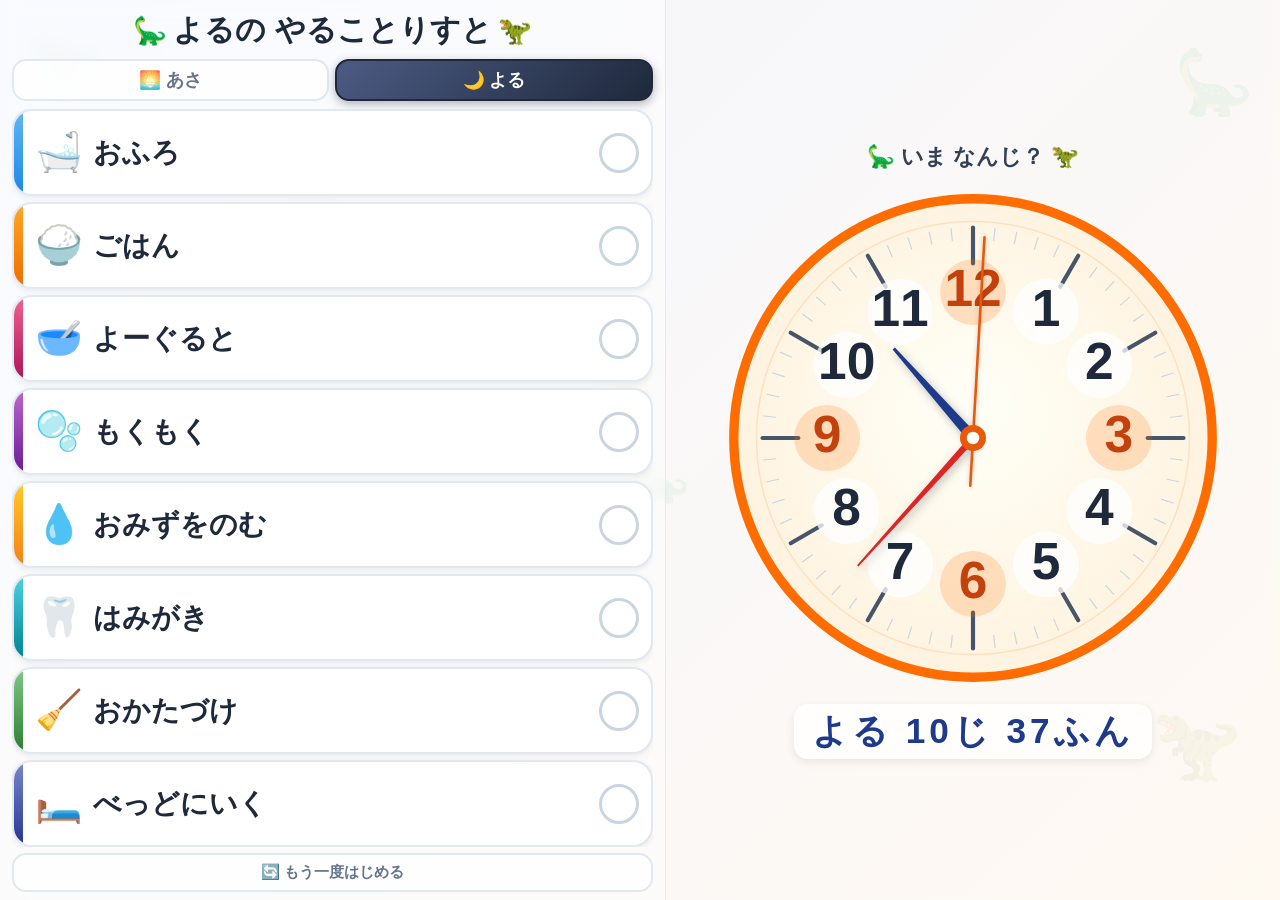
==== commit f5386841: "family版の時計も分針ステップ動作に（息子の時間学習向け） Co-Authored-By: Claude Fable 5 <noreply@anthropic.com>" ====
--- a/family/index.html
+++ b/family/index.html
@@ -505,6 +505,11 @@
 const canvas = document.getElementById('clockCanvas');
 const ctx    = canvas.getContext('2d');
 
+/* 分針を「秒針が一周したらカチッと1分進む」動きにするための状態
+   （60秒で1分、の概念を子どもがつかみやすいように） */
+let _lastMinute = -1;
+let _minuteTickAt = null;
+
 function resizeClock() {
   const panel = document.getElementById('clockPanel');
   const w = panel.clientWidth;
@@ -588,10 +593,24 @@
   const now = new Date();
   const h  = now.getHours() % 12, m = now.getMinutes();
   const s  = now.getSeconds(),    ms = now.getMilliseconds();
-  const sS = s + ms / 1000, mS = m + sS / 60, hS = h + mS / 60;
+  const sS = s + ms / 1000;
+  const hS = h + m / 60;   // 時針は分に合わせてゆっくり進む
+
+  /* 分針は秒針が0秒に戻った瞬間だけ「カチッ」と1分ぶん動く。
+     切り替わった直後に軽くバウンドさせて動きを目立たせる。 */
+  if (m !== _lastMinute) {
+    if (_lastMinute !== -1) _minuteTickAt = now.getTime();
+    _lastMinute = m;
+  }
+  let minuteBounce = 0;
+  if (_minuteTickAt !== null) {
+    const dt = (now.getTime() - _minuteTickAt) / 1000;
+    if (dt < 0.5) minuteBounce = 0.09 * Math.exp(-dt * 11) * Math.sin(2 * Math.PI * 6 * dt);
+    else _minuteTickAt = null;
+  }
 
   drawHand((hS / 12) * 2 * Math.PI - Math.PI / 2, R * .50, Math.max(8, size * .021), '#1E3A8A');
-  drawHand((mS / 60) * 2 * Math.PI - Math.PI / 2, R * .72, Math.max(6, size * .013), '#DC2626');
+  drawHand((m / 60) * 2 * Math.PI - Math.PI / 2 + minuteBounce, R * .72, Math.max(6, size * .013), '#DC2626');
 
   const sA = (sS / 60) * 2 * Math.PI - Math.PI / 2;
   ctx.save();
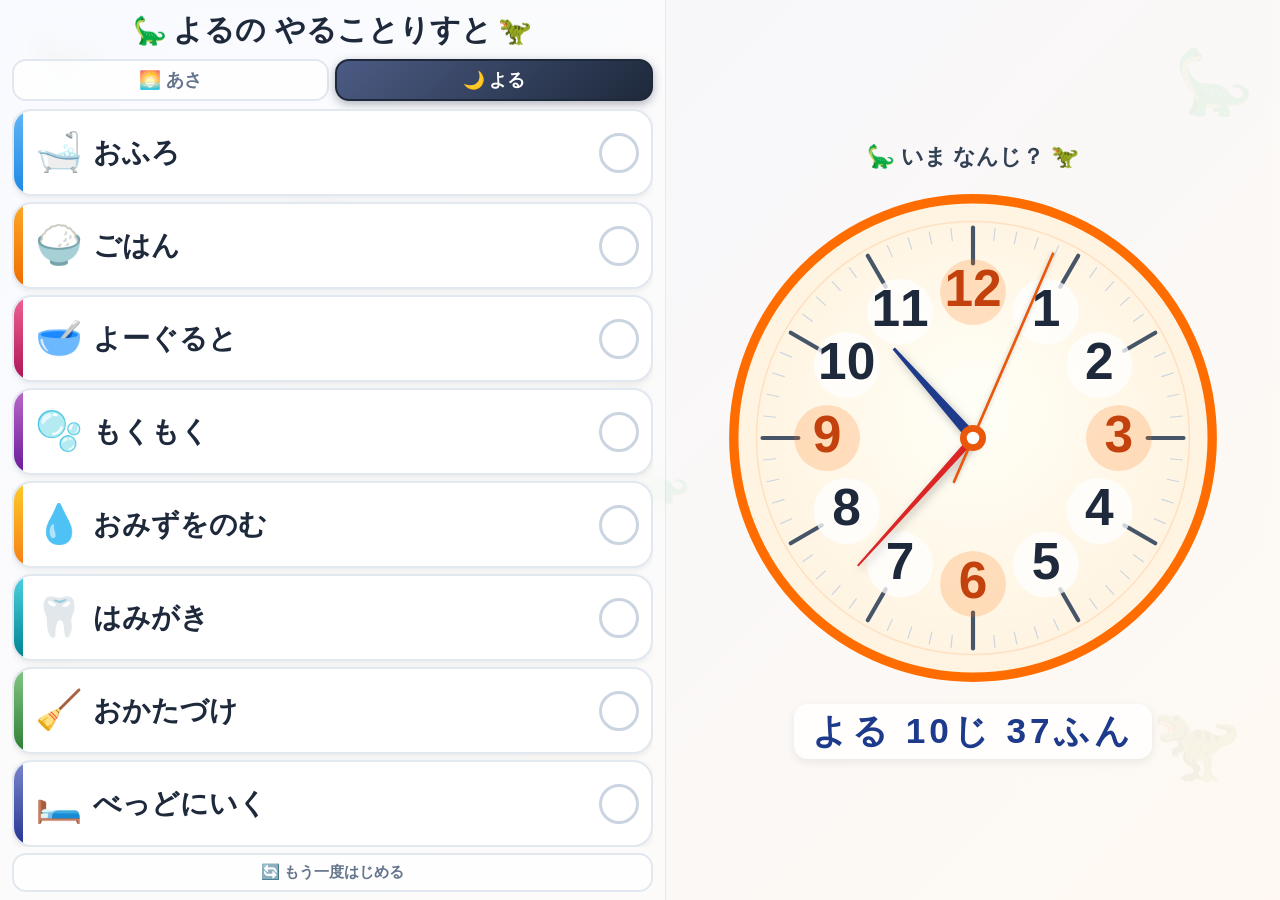
==== commit ba61902a: "秒針をステップ動作に、デジタル時刻表示をタップで隠せるように - 秒針も分針と同じ「カチッ」動作に変更。1秒ごとに固定位置へ動く   （なめらかな連続移動から、本物のクオーツ時計に近い動きへ） - デ" ====
--- a/family/index.html
+++ b/family/index.html
@@ -211,8 +211,13 @@
       font-weight:900; color:#1E3A8A; letter-spacing:4px;
       background:rgba(255,255,255,.8); padding:4px 18px;
       border-radius:14px; box-shadow:0 3px 10px rgba(0,0,0,.08);
-      flex-shrink:0;
-    }
+      flex-shrink:0; cursor:pointer;
+      transition:background .25s, color .25s;
+    }
+    /* タップで答え（デジタル表示）を隠す。アナログ時計だけで
+       じかんを読む練習ができるように。文字はtransparentにするだけで
+       DOM上のテキストは残すため、再表示時に即座に正しい値が出る */
+    .digital.hidden { background:#1E293B; color:transparent; }
 
     /* コンフェッティ */
     @keyframes cfFall {
@@ -469,7 +474,7 @@
   <div class="right" id="clockPanel" onclick="speakTime()" style="cursor:pointer;">
     <div class="clock-label">🦕 いま なんじ？ 🦖</div>
     <canvas id="clockCanvas"></canvas>
-    <div class="digital" id="digital">--:--</div>
+    <div class="digital" id="digital" onclick="toggleDigital(event)">--:--</div>
   </div>
 </div>
 
@@ -510,6 +515,11 @@
 let _lastMinute = -1;
 let _minuteTickAt = null;
 
+/* 秒針も同様に、なめらかな連続移動ではなく1秒ごとに「カチッ」と動く
+   （本物のクオーツ時計の秒針の動きに近づける） */
+let _lastSecond = -1;
+let _secondTickAt = null;
+
 function resizeClock() {
   const panel = document.getElementById('clockPanel');
   const w = panel.clientWidth;
@@ -592,8 +602,7 @@
 
   const now = new Date();
   const h  = now.getHours() % 12, m = now.getMinutes();
-  const s  = now.getSeconds(),    ms = now.getMilliseconds();
-  const sS = s + ms / 1000;
+  const s  = now.getSeconds();
   const hS = h + m / 60;   // 時針は分に合わせてゆっくり進む
 
   /* 分針は秒針が0秒に戻った瞬間だけ「カチッ」と1分ぶん動く。
@@ -609,10 +618,22 @@
     else _minuteTickAt = null;
   }
 
+  /* 秒針も同じ理屈で、1秒ごとに「カチッ」と固定位置へ動く */
+  if (s !== _lastSecond) {
+    if (_lastSecond !== -1) _secondTickAt = now.getTime();
+    _lastSecond = s;
+  }
+  let secondBounce = 0;
+  if (_secondTickAt !== null) {
+    const dt = (now.getTime() - _secondTickAt) / 1000;
+    if (dt < 0.3) secondBounce = 0.07 * Math.exp(-dt * 16) * Math.sin(2 * Math.PI * 7 * dt);
+    else _secondTickAt = null;
+  }
+
   drawHand((hS / 12) * 2 * Math.PI - Math.PI / 2, R * .50, Math.max(8, size * .021), '#1E3A8A');
   drawHand((m / 60) * 2 * Math.PI - Math.PI / 2 + minuteBounce, R * .72, Math.max(6, size * .013), '#DC2626');
 
-  const sA = (sS / 60) * 2 * Math.PI - Math.PI / 2;
+  const sA = (s / 60) * 2 * Math.PI - Math.PI / 2 + secondBounce;
   ctx.save();
   ctx.shadowColor = 'rgba(0,0,0,.2)'; ctx.shadowBlur = 5;
   ctx.strokeStyle = '#EA580C'; ctx.lineWidth = Math.max(2, size * .005); ctx.lineCap = 'round';
@@ -1011,6 +1032,14 @@
   speechSynthesis.speak(utter);
 }
 
+/* デジタル表示（答え）のタップで黒く隠す／再タップで見せる。
+   親の時計パネル全体には「タップで読み上げ」が付いているため、
+   ここだけは伝播を止めて読み上げが同時に鳴らないようにする */
+function toggleDigital(e) {
+  e.stopPropagation();
+  document.getElementById('digital').classList.toggle('hidden');
+}
+
 /* ── 初期化 ── */
 if (window.ResizeObserver) {
   new ResizeObserver(resizeClock).observe(document.getElementById('clockPanel'));
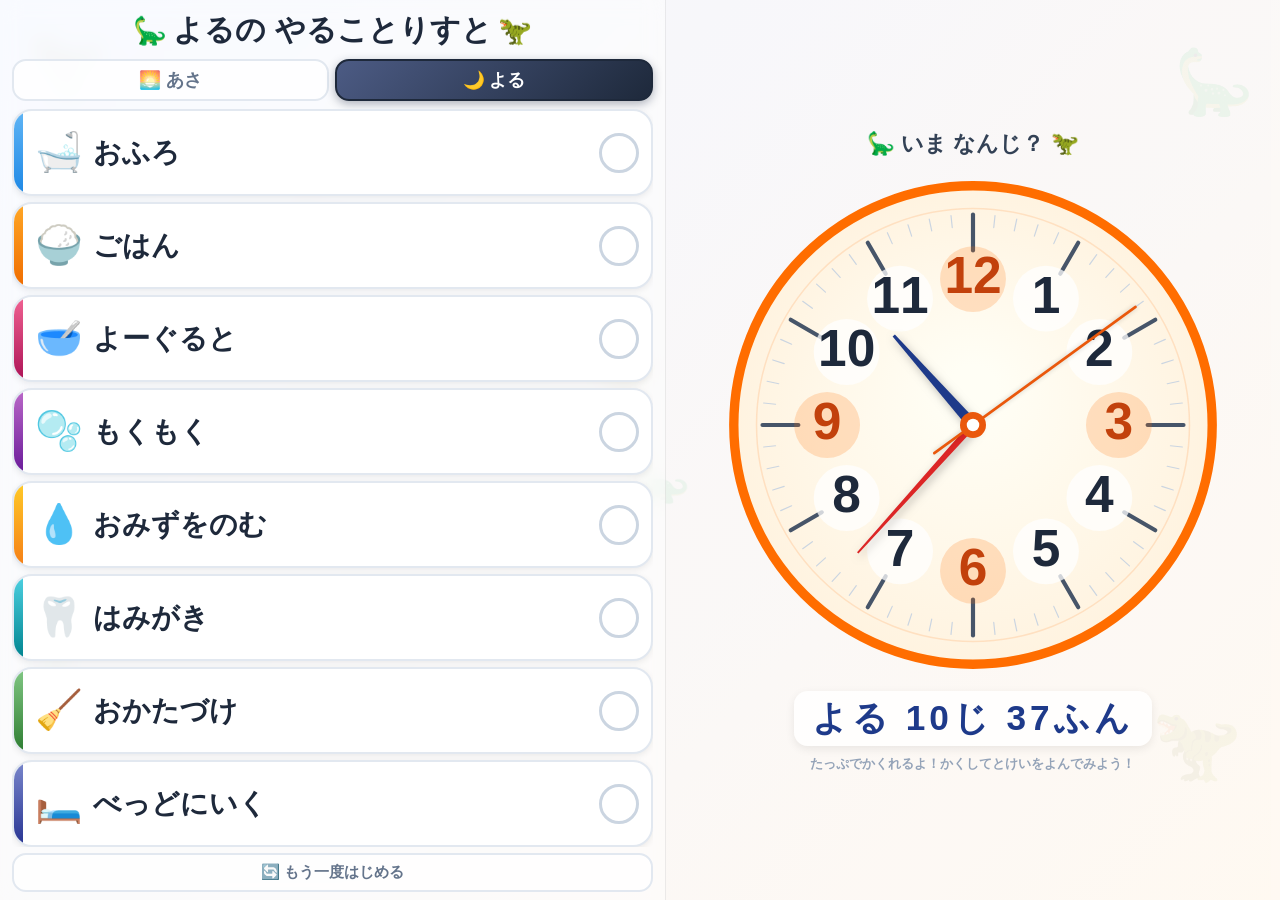
==== commit 0d36184a: "デジタル時刻タップ時の案内文を追加、秒針バウンドを微調整 タップで時刻表示が隠れることが伝わるよう「たっぷでかくれるよ！かくしてとけいをよんでみよう！」を表示。公開版・family版の両方に反映。" ====
--- a/family/index.html
+++ b/family/index.html
@@ -219,6 +219,11 @@
        DOM上のテキストは残すため、再表示時に即座に正しい値が出る */
     .digital.hidden { background:#1E293B; color:transparent; }
 
+    .digital-hint {
+      font-size:clamp(.65rem,1.3vw,.8rem); color:#94A3B8; font-weight:700;
+      margin-top:4px; flex-shrink:0; text-align:center;
+    }
+
     /* コンフェッティ */
     @keyframes cfFall {
       0%   { opacity:1; transform:translateY(-60px) rotate(0deg); }
@@ -475,6 +480,7 @@
     <div class="clock-label">🦕 いま なんじ？ 🦖</div>
     <canvas id="clockCanvas"></canvas>
     <div class="digital" id="digital" onclick="toggleDigital(event)">--:--</div>
+    <div class="digital-hint" id="digitalHint">たっぷでかくれるよ！かくしてとけいをよんでみよう！</div>
   </div>
 </div>
 
@@ -626,7 +632,7 @@
   let secondBounce = 0;
   if (_secondTickAt !== null) {
     const dt = (now.getTime() - _secondTickAt) / 1000;
-    if (dt < 0.3) secondBounce = 0.07 * Math.exp(-dt * 16) * Math.sin(2 * Math.PI * 7 * dt);
+    if (dt < 0.2) secondBounce = 0.03 * Math.exp(-dt * 22) * Math.sin(2 * Math.PI * 5 * dt);
     else _secondTickAt = null;
   }
 
@@ -1037,7 +1043,10 @@
    ここだけは伝播を止めて読み上げが同時に鳴らないようにする */
 function toggleDigital(e) {
   e.stopPropagation();
-  document.getElementById('digital').classList.toggle('hidden');
+  const digital = document.getElementById('digital');
+  const hidden = digital.classList.toggle('hidden');
+  document.getElementById('digitalHint').textContent =
+    hidden ? 'もういちどタップでみえるよ' : 'たっぷでかくれるよ！かくしてとけいをよんでみよう！';
 }
 
 /* ── 初期化 ── */
